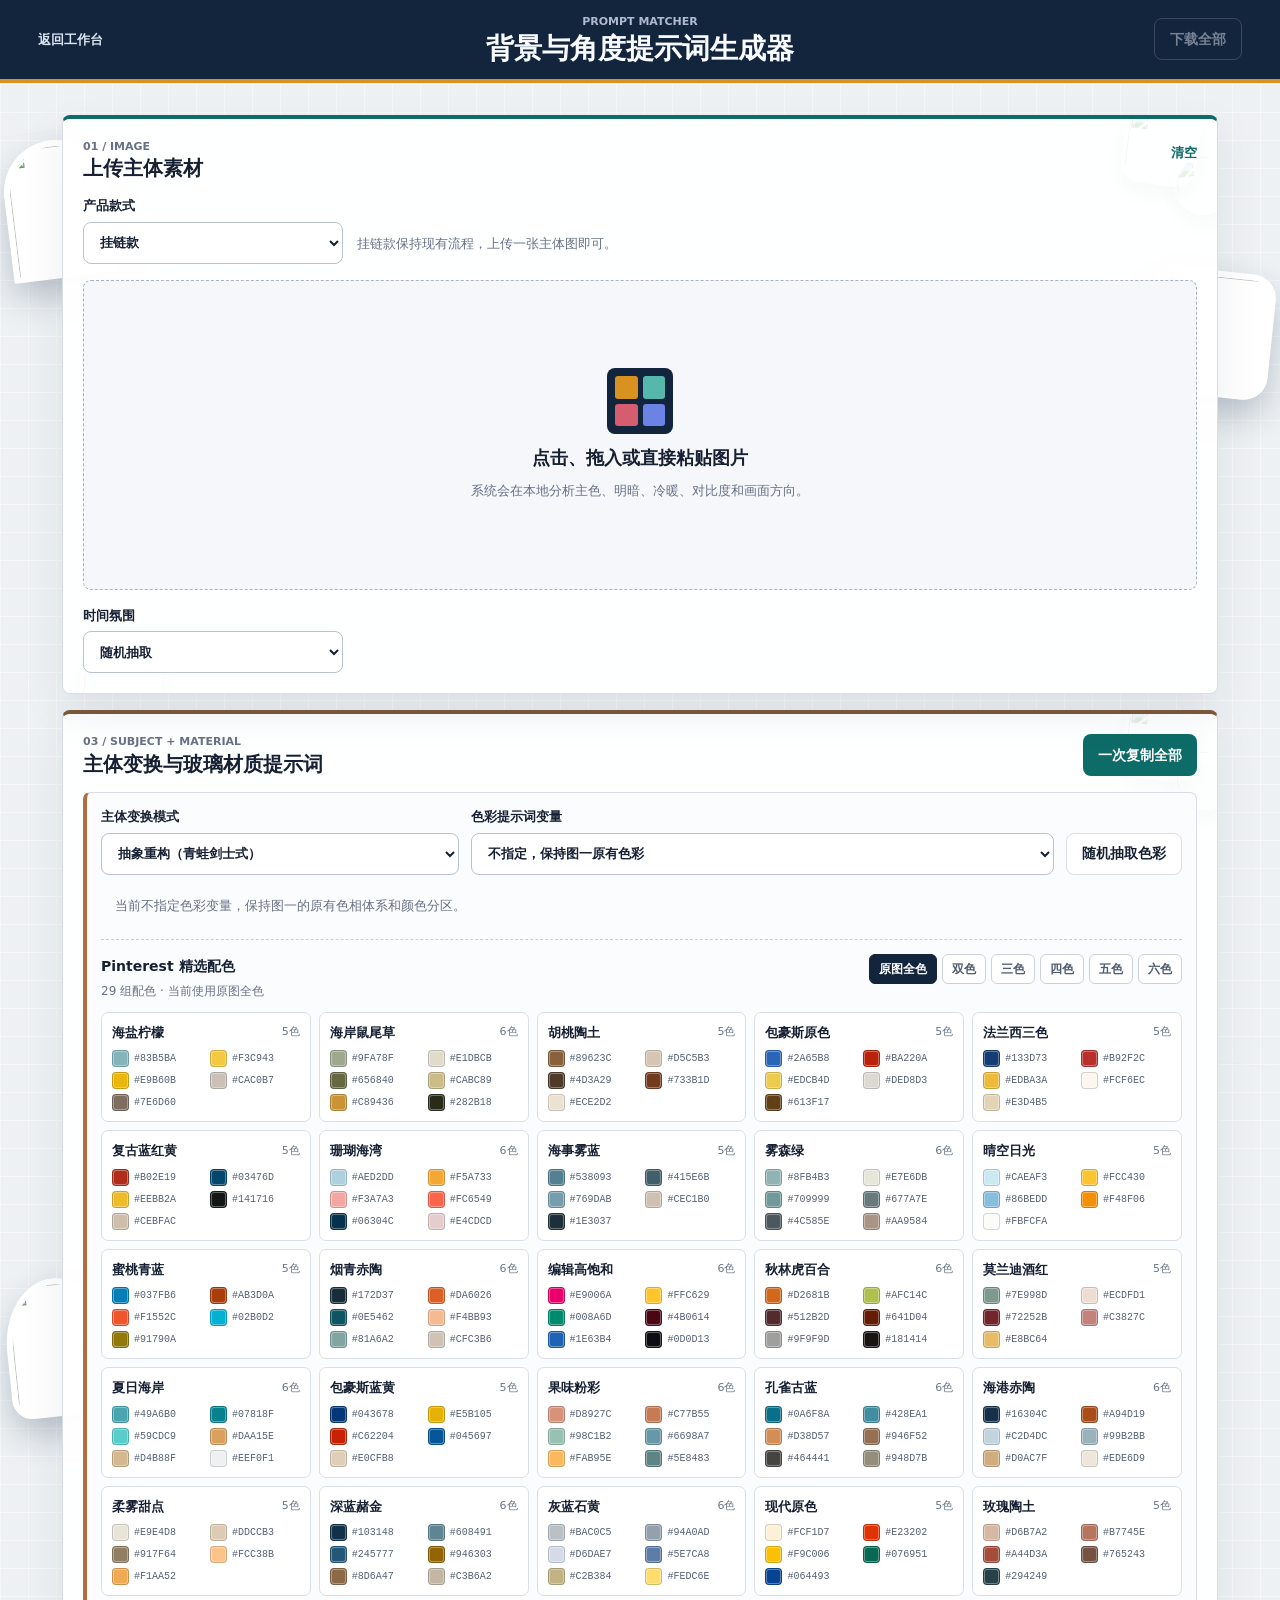
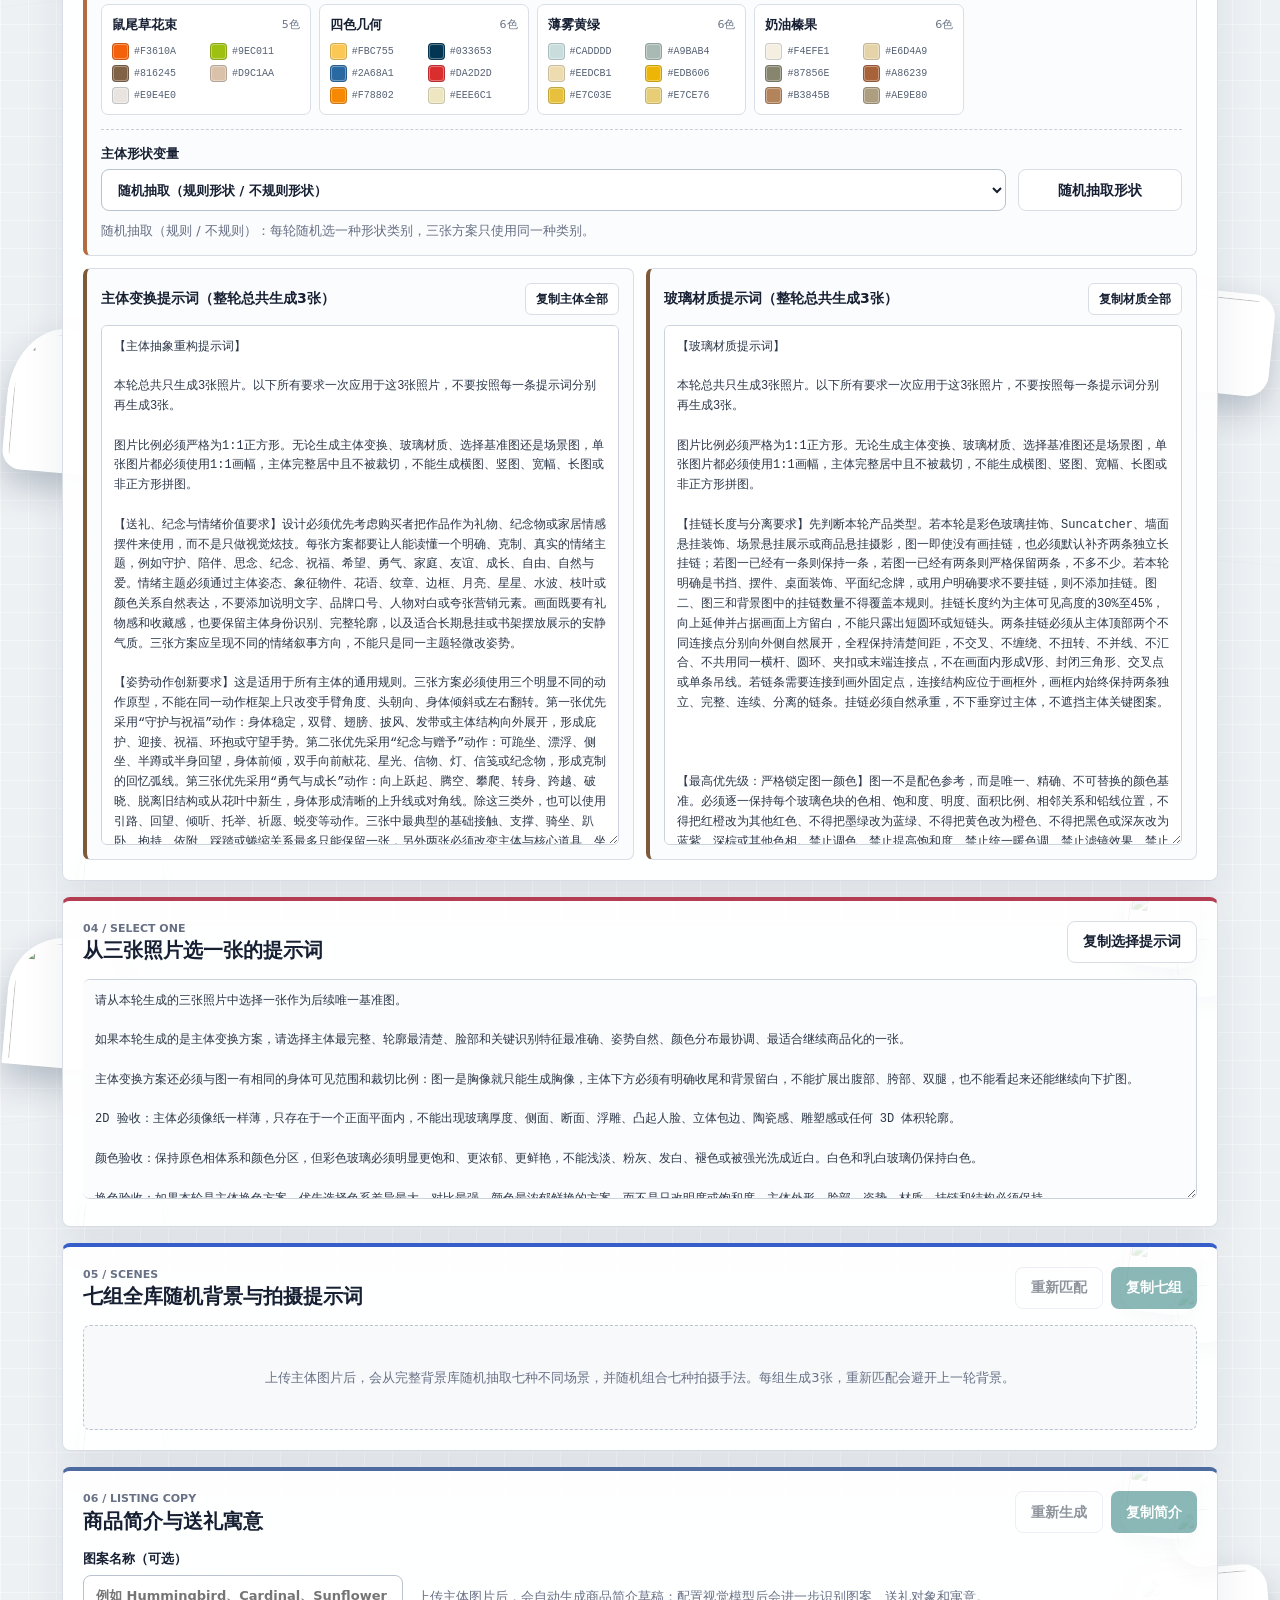
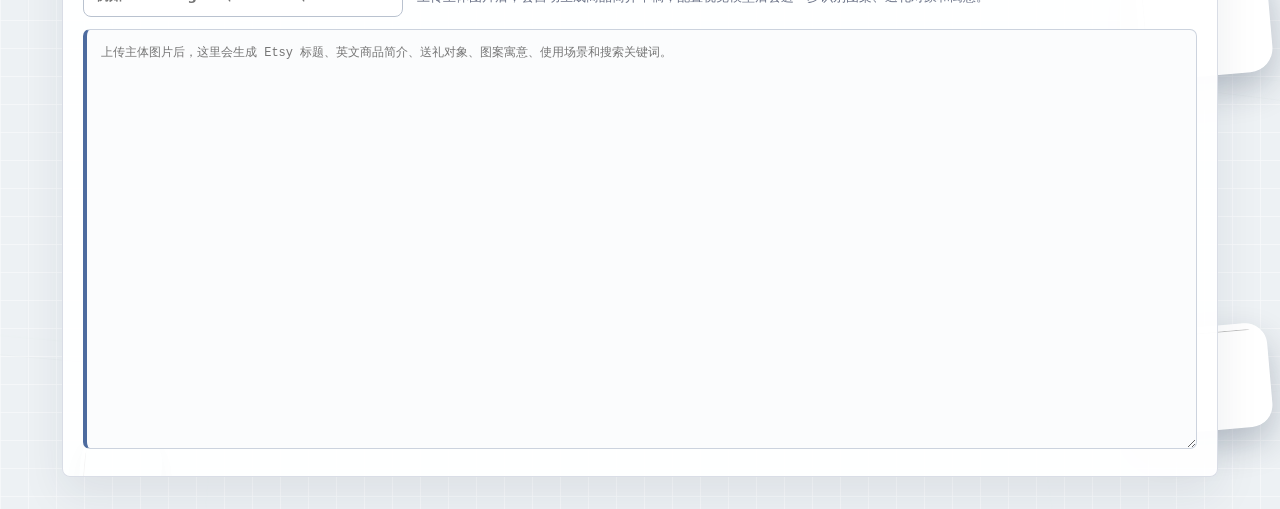
==== prompt-generator.html @ 48e2235c "Add files via upload" ====
<!doctype html>
<html lang="zh-CN">
  <head>
    <meta charset="UTF-8" />
    <meta name="viewport" content="width=device-width, initial-scale=1.0" />
    <meta
      name="description"
      content="上传一张主体图，自动分析色彩、明暗和画面方向，从完整背景库随机抽取七组背景与角度提示词。"
    />
    <title>背景与角度提示词生成器</title>
    <link rel="stylesheet" href="/prompt-generator.css?v=20260917-bookend-18" />
  </head>
  <body>
    <div class="portfolio-atmosphere" aria-hidden="true">
      <img class="portfolio-art portfolio-art-hummingbird" src="/portfolio-bg/hummingbird-web.jpg" alt="" decoding="async" />
      <img class="portfolio-art portfolio-art-eagle" src="/portfolio-bg/eagle-guardian-web.jpg" alt="" decoding="async" />
      <img class="portfolio-art portfolio-art-athena" src="/portfolio-bg/athena-web.jpg" alt="" decoding="async" />
      <img class="portfolio-art portfolio-art-abstract" src="/portfolio-bg/abstract-bird-web.jpg" alt="" decoding="async" />
      <img class="portfolio-art portfolio-art-green" src="/portfolio-bg/green-bird-web.jpg" alt="" decoding="async" />
      <img class="portfolio-art portfolio-art-day2-witch" src="/portfolio-subjects/day2-9-web.jpg" alt="" decoding="async" />
      <img class="portfolio-art portfolio-art-day2-dog" src="/portfolio-subjects/day2-10-web.jpg" alt="" decoding="async" />
      <img class="portfolio-art portfolio-art-day2-cats" src="/portfolio-subjects/day2-12-web.jpg" alt="" decoding="async" />
      <img class="portfolio-art portfolio-art-day2-fox" src="/portfolio-subjects/day2-13-web.jpg" alt="" decoding="async" />
      <img class="portfolio-art portfolio-art-day2-blackcat" src="/portfolio-subjects/day2-15-web.jpg" alt="" decoding="async" />
      <img class="portfolio-art portfolio-art-day2-mooncat" src="/portfolio-subjects/day2-18-web.jpg" alt="" decoding="async" />
      <img class="portfolio-sticker sticker-sticker-hummingbird" src="/portfolio-bg/hummingbird-web.jpg" alt="" decoding="async" />
      <img class="portfolio-sticker sticker-sticker-eagle" src="/portfolio-bg/eagle-guardian-web.jpg" alt="" decoding="async" />
      <img class="portfolio-sticker sticker-sticker-athena" src="/portfolio-bg/athena-web.jpg" alt="" decoding="async" />
      <img class="portfolio-sticker sticker-sticker-red" src="/portfolio-bg/red-abstract-web.jpg" alt="" decoding="async" />
      <img class="portfolio-sticker sticker-sticker-day2-witch" src="/portfolio-subjects/day2-9-web.jpg" alt="" decoding="async" />
      <img class="portfolio-sticker sticker-sticker-day2-fox" src="/portfolio-subjects/day2-13-web.jpg" alt="" decoding="async" />
      <img class="portfolio-sticker sticker-sticker-day2-blackcat" src="/portfolio-subjects/day2-15-web.jpg" alt="" decoding="async" />
      <img class="portfolio-sticker sticker-sticker-day2-mooncat" src="/portfolio-subjects/day2-18-web.jpg" alt="" decoding="async" />
    </div>
    <header class="topbar">
      <a class="back-link" href="/">返回工作台</a>
      <div class="heading">
        <p>PROMPT MATCHER</p>
        <h1>背景与角度提示词生成器</h1>
      </div>
      <button class="button button-ghost" id="downloadAllButton" type="button" disabled>
        下载全部
      </button>
    </header>

    <main>
      <section class="panel upload-panel">
        <div class="panel-heading">
          <div>
            <p class="step">01 / IMAGE</p>
            <h2>上传主体素材</h2>
          </div>
          <button class="text-button" id="clearButton" type="button" disabled>清空</button>
        </div>

        <div class="product-type-strip">
          <label class="field-group">
            <span>产品款式</span>
            <select id="productTypeSelect">
              <option value="hanging" selected>挂链款</option>
              <option value="bookend">书档款（木质底座）</option>
            </select>
          </label>
          <p class="product-type-hint" id="productTypeHint">
            挂链款保持现有流程，上传一张主体图即可。
          </p>
        </div>

        <div id="singleUploadArea">
          <label class="dropzone" id="dropzone">
            <input id="imageInput" type="file" accept="image/png,image/jpeg,image/webp" />
            <div class="upload-symbol" aria-hidden="true">
              <span></span><span></span><span></span><span></span>
            </div>
            <strong>点击、拖入或直接粘贴图片</strong>
            <span>系统会在本地分析主色、明暗、冷暖、对比度和画面方向。</span>
            <img id="previewImage" alt="上传主体预览" hidden />
          </label>
        </div>

        <div class="bookend-upload-grid" id="bookendUploadArea" hidden>
          <label class="dropzone bookend-dropzone" id="leftDropzone">
            <input id="leftImageInput" type="file" accept="image/png,image/jpeg,image/webp" />
            <span class="bookend-slot-label">左书挡主体</span>
            <strong>上传左书挡图片</strong>
            <span>两张相同则默认左右镜像；两张不同则分别生成左右主体。</span>
            <img id="leftPreviewImage" alt="左书挡主体预览" hidden />
          </label>
          <label class="dropzone bookend-dropzone" id="rightDropzone">
            <input id="rightImageInput" type="file" accept="image/png,image/jpeg,image/webp" />
            <span class="bookend-slot-label">右书挡主体</span>
            <strong>上传右书挡图片</strong>
            <span>两张相同则默认左右镜像；两张不同则分别生成左右主体。</span>
            <img id="rightPreviewImage" alt="右书挡主体预览" hidden />
          </label>
        </div>

        <div class="scene-options">
          <label class="field-group">
            <span>时间氛围</span>
            <select id="timeSelect">
              <option value="random" selected>随机抽取</option>
              <option value="morning">早上</option>
              <option value="noon">中午</option>
              <option value="afternoon">下午</option>
              <option value="sunset">夕阳 / 黄昏</option>
            </select>
          </label>
        </div>
      </section>

      <section class="panel analysis-panel" id="analysisPanel" hidden>
        <div class="panel-heading">
          <div>
            <p class="step">02 / ANALYSIS</p>
            <h2>主体风格分析</h2>
          </div>
        </div>
        <div class="analysis-grid">
          <div class="analysis-block">
            <span>主色</span>
            <div class="palette" id="palette"></div>
          </div>
          <div class="analysis-stat">
            <span>明暗</span>
            <strong id="brightnessValue">-</strong>
          </div>
          <div class="analysis-stat">
            <span>冷暖</span>
            <strong id="temperatureValue">-</strong>
          </div>
          <div class="analysis-stat">
            <span>饱和度</span>
            <strong id="saturationValue">-</strong>
          </div>
          <div class="analysis-stat">
            <span>对比度</span>
            <strong id="contrastValue">-</strong>
          </div>
          <div class="analysis-stat">
            <span>画面方向</span>
            <strong id="orientationValue">-</strong>
          </div>
        </div>
        <div class="tags" id="analysisTags"></div>
      </section>

      <section class="panel library-panel">
        <div class="panel-heading results-heading">
          <div>
            <p class="step">03 / SUBJECT + MATERIAL</p>
            <h2>主体变换与玻璃材质提示词</h2>
          </div>
          <div class="result-actions">
            <button class="button button-primary" id="copyLibraryButton" type="button">
              一次复制全部
            </button>
          </div>
        </div>
        <div class="color-variable-box">
          <div class="color-variable-controls">
            <label class="field-group">
              <span>主体变换模式</span>
              <select id="subjectModeSelect">
                <option value="abstract" selected>抽象重构（青蛙剑士式）</option>
                <option value="preserve">仅换颜色（主体结构不变）</option>
                <option value="standard">标准模式（现有全部要求）</option>
              </select>
            </label>
            <label class="field-group">
              <span>色彩提示词变量</span>
              <select id="colorVariableSelect">
                <option value="none" selected>不指定，保持图一原有色彩</option>
                <option value="custom">自定义颜色（单选、双选、多选）</option>
                <optgroup label="LightCoveGifts 高饱和多彩">
                  <option value="lightcove-core">LightCove 总控：高饱和多色拼片</option>
                  <option value="lightcove-nature">LightCove 自然系列：翠绿青蓝与暖色鸟类</option>
                  <option value="lightcove-christmas">LightCove 圣诞系列：红绿金蓝白</option>
                  <option value="lightcove-autumn">LightCove 秋季系列：橙黄红棕橄榄绿</option>
                  <option value="lightcove-rainbow">LightCove 彩虹系列：完整七色</option>
                </optgroup>
                <optgroup label="SunArtGlassGallery 自然渐变">
                  <option value="sunart-core">SunArt 总控：少色系通透渐变</option>
                  <option value="sunart-botanical">SunArt 花卉植物：粉紫蓝绿乳白</option>
                  <option value="sunart-birds">SunArt 鸟类：红黄蓝灰与叶绿</option>
                  <option value="sunart-fruits">SunArt 水果：宝蓝柠檬黄橙桃红</option>
                  <option value="sunart-romance">SunArt 浪漫系列：腮红粉丁香紫天蓝</option>
                  <option value="sunart-gothic">SunArt 暗黑奇幻：炭黑灰紫苔绿蘑菇红</option>
                </optgroup>
              </select>
            </label>
            <button class="button button-secondary" id="randomColorButton" type="button">
              随机抽取色彩
            </button>
          </div>
          <div class="color-variable-preview">
            <div class="color-swatches" id="colorSwatches"></div>
            <p class="color-variable-description" id="colorVariableDescription">
              当前不指定色彩变量，保持图一的原有色相体系和颜色分区。
            </p>
          </div>
          <div class="color-order-editor" id="colorOrderEditor" hidden>
            <div class="color-order-editor-heading">
              <strong>配色顺序</strong>
              <button class="copy-button" id="resetColorOrderButton" type="button">
                恢复原顺序
              </button>
            </div>
            <div class="color-order-list" id="colorOrderList"></div>
          </div>
          <div class="pinterest-color-browser">
            <div class="pinterest-color-browser-heading">
              <div>
                <strong>Pinterest 精选配色</strong>
                <p id="pinterestPaletteCount">29 组配色 · 当前使用原图全色</p>
              </div>
              <div class="palette-size-filters" id="paletteSizeFilters" role="group" aria-label="配色数量">
                <button class="palette-size-filter is-active" data-size="auto" type="button" aria-pressed="true">原图全色</button>
                <button class="palette-size-filter" data-size="2" type="button" aria-pressed="false">双色</button>
                <button class="palette-size-filter" data-size="3" type="button" aria-pressed="false">三色</button>
                <button class="palette-size-filter" data-size="4" type="button" aria-pressed="false">四色</button>
                <button class="palette-size-filter" data-size="5" type="button" aria-pressed="false">五色</button>
                <button class="palette-size-filter" data-size="6" type="button" aria-pressed="false">六色</button>
              </div>
            </div>
            <div class="pinterest-palette-grid" id="pinterestPaletteGrid"></div>
          </div>
          <div class="custom-color-editor" id="customColorEditor" hidden>
            <div class="custom-color-editor-heading">
              <strong>自定义颜色列表</strong>
              <button class="copy-button" id="addCustomColorButton" type="button">
                添加颜色
              </button>
            </div>
            <div class="custom-color-list" id="customColorList"></div>
            <p class="custom-color-hint">
              可选择1至8个颜色。一个颜色为单色，两个为双色，三个及以上为多色；顺序会影响主色、辅助色和点缀色。
            </p>
          </div>
          <div class="shape-variable-panel">
            <div class="shape-variable-controls">
              <label class="field-group">
                <span>主体形状变量</span>
                <select id="shapeVariableSelect">
                  <option value="random" selected>随机抽取（规则形状 / 不规则形状）</option>
                  <option value="regular">规则几何形状（圆形、方形、椭圆、三角形等）</option>
                  <option value="irregular">不规则主体形状（动物、人物或图案自身轮廓）</option>
                </select>
              </label>
              <button class="button button-secondary" id="randomShapeButton" type="button">
                随机抽取形状
              </button>
            </div>
            <p class="shape-variable-description" id="shapeVariableDescription">
              当前随机在规则几何形状与不规则主体形状中抽取一种，不同时混用。
            </p>
          </div>
        </div>
        <div class="library-combined">
          <section class="library-column">
            <div class="library-column-heading">
              <strong>主体变换提示词（整轮总共生成3张）</strong>
              <button class="copy-button" id="copySubjectButton" type="button">复制主体全部</button>
            </div>
            <textarea id="subjectPromptBox" readonly></textarea>
          </section>
          <section class="library-column">
            <div class="library-column-heading">
              <strong>玻璃材质提示词（整轮总共生成3张）</strong>
              <button class="copy-button" id="copyMaterialButton" type="button">复制材质全部</button>
            </div>
            <textarea id="materialPromptBox" readonly></textarea>
          </section>
        </div>
      </section>

      <section class="panel selection-panel">
        <div class="panel-heading results-heading">
          <div>
            <p class="step">04 / SELECT ONE</p>
            <h2>从三张照片选一张的提示词</h2>
          </div>
          <button class="button button-secondary" id="copySelectionButton" type="button">
            复制选择提示词
          </button>
        </div>
        <textarea
          class="selection-textarea"
          id="selectionPromptBox"
          readonly
          aria-label="从三张照片选一张的提示词"
        ></textarea>
      </section>

      <section class="panel results-panel" id="resultsPanel">
        <div class="panel-heading results-heading">
          <div>
            <p class="step">05 / SCENES</p>
            <h2>七组全库随机背景与拍摄提示词</h2>
          </div>
          <div class="result-actions">
            <button
              class="button button-secondary"
              id="regenerateButton"
              type="button"
              disabled
            >
              重新匹配
            </button>
            <button class="button button-primary" id="copyAllButton" type="button" disabled>
              复制七组
            </button>
          </div>
        </div>
        <div class="result-list" id="resultList">
          <div class="results-empty" id="resultsEmpty">
            上传主体图片后，会从完整背景库随机抽取七种不同场景，并随机组合七种拍摄手法。每组生成3张，重新匹配会避开上一轮背景。
          </div>
        </div>
      </section>

      <section class="panel description-panel" id="descriptionPanel">
        <div class="panel-heading results-heading">
          <div>
            <p class="step">06 / LISTING COPY</p>
            <h2>商品简介与送礼寓意</h2>
          </div>
          <div class="result-actions">
            <button
              class="button button-secondary"
              id="regenerateCopyButton"
              type="button"
              disabled
            >
              重新生成
            </button>
            <button
              class="button button-primary"
              id="copyDescriptionButton"
              type="button"
              disabled
            >
              复制简介
            </button>
          </div>
        </div>
        <div class="description-toolbar">
          <label class="field-group copy-subject-field">
            <span>图案名称（可选）</span>
            <input
              id="copySubjectInput"
              type="text"
              placeholder="例如 Hummingbird、Cardinal、Sunflower"
              autocomplete="off"
            />
          </label>
          <p class="description-status" id="copyStatus">
            上传主体图片后，会自动生成商品简介草稿；配置视觉模型后会进一步识别图案、送礼对象和寓意。
          </p>
        </div>
        <textarea
          class="description-textarea"
          id="descriptionBox"
          aria-label="商品简介与送礼寓意"
          placeholder="上传主体图片后，这里会生成 Etsy 标题、英文商品简介、送礼对象、图案寓意、使用场景和搜索关键词。"
        ></textarea>
      </section>
    </main>

    <div class="toast" id="toast" role="status" aria-live="polite"></div>
    <script src="/prompt-generator.js?v=20260917-bookend-18"></script>
  </body>
</html>
---- prompt-generator.css ----
:root {
  color-scheme: light;
  --ink: #172033;
  --muted: #687085;
  --line: #d9dde6;
  --surface: #ffffff;
  --surface-soft: #f5f7fa;
  --navy: #13243d;
  --teal: #0d6b68;
  --teal-soft: #e3f4f1;
  --amber: #d99220;
  --shadow: 0 18px 45px rgba(27, 38, 62, 0.08);
  --radius: 8px;
}

* {
  box-sizing: border-box;
}

body {
  position: relative;
  min-width: 320px;
  margin: 0;
  color: var(--ink);
  background:
    linear-gradient(90deg, rgba(255, 255, 255, 0.72) 1px, transparent 1px),
    linear-gradient(rgba(255, 255, 255, 0.72) 1px, transparent 1px),
    #edf1f4;
  background-size: 28px 28px;
  font-family:
    "Microsoft YaHei UI",
    "PingFang SC",
    "Noto Sans SC",
    system-ui,
    sans-serif;
  line-height: 1.5;
}

.portfolio-atmosphere {
  position: absolute;
  inset: 0;
  min-height: 100vh;
  overflow: hidden;
  pointer-events: none;
}

.portfolio-atmosphere::after {
  position: absolute;
  z-index: 1;
  content: "";
  inset: 0;
  background: rgba(237, 241, 244, 0.42);
}

.portfolio-art {
  position: absolute;
  z-index: 0;
  display: block;
  object-fit: cover;
  border: 1px solid rgba(33, 54, 78, 0.12);
  border-radius: 18px;
  opacity: 0.17;
  filter: saturate(0.78) contrast(0.96);
  box-shadow: 0 24px 70px rgba(28, 45, 66, 0.16);
  mix-blend-mode: multiply;
  -webkit-mask-image: radial-gradient(ellipse at center, #000 42%, transparent 82%);
  mask-image: radial-gradient(ellipse at center, #000 42%, transparent 82%);
}

.portfolio-sticker {
  position: absolute;
  z-index: 2;
  display: block;
  object-fit: cover;
  pointer-events: none;
  background: #fff;
  border: 6px solid rgba(255, 255, 255, 0.94);
  box-shadow:
    0 16px 34px rgba(22, 39, 61, 0.24),
    0 3px 0 rgba(255, 255, 255, 0.92) inset;
  filter: saturate(1.04) contrast(1.02);
}

.sticker-sticker-hummingbird {
  top: 140px;
  left: 6px;
  width: 104px;
  height: 138px;
  border-radius: 999px 999px 20px 20px;
  transform: rotate(-7deg);
}

.sticker-sticker-eagle {
  top: 270px;
  right: 8px;
  width: 126px;
  height: 126px;
  border-radius: 24px;
  transform: rotate(6deg);
}

.sticker-sticker-athena {
  top: 52%;
  left: 7px;
  width: 112px;
  height: 144px;
  border-radius: 50% 50% 19px 19px;
  transform: rotate(5deg);
}

.sticker-sticker-red {
  right: 10px;
  bottom: 78px;
  width: 132px;
  height: 104px;
  border-radius: 22px;
  transform: rotate(-5deg);
}

.portfolio-art-day2-witch {
  top: 116vh;
  right: -135px;
  width: clamp(260px, 28vw, 430px);
  aspect-ratio: 4 / 3;
  transform: rotate(7deg);
}

.portfolio-art-day2-dog {
  top: 176vh;
  left: -135px;
  width: clamp(250px, 26vw, 400px);
  aspect-ratio: 4 / 3;
  transform: rotate(-6deg);
}

.portfolio-art-day2-cats {
  top: 238vh;
  right: -120px;
  width: clamp(240px, 25vw, 390px);
  aspect-ratio: 4 / 3;
  transform: rotate(5deg);
}

.portfolio-art-day2-fox {
  top: 300vh;
  left: -125px;
  width: clamp(250px, 26vw, 400px);
  aspect-ratio: 4 / 3;
  transform: rotate(-7deg);
}

.portfolio-art-day2-blackcat {
  top: 364vh;
  right: -130px;
  width: clamp(250px, 26vw, 410px);
  aspect-ratio: 4 / 3;
  transform: rotate(7deg);
}

.portfolio-art-day2-mooncat {
  top: 430vh;
  left: -125px;
  width: clamp(240px, 25vw, 400px);
  aspect-ratio: 4 / 3;
  transform: rotate(-5deg);
}

.sticker-sticker-day2-witch {
  top: 142vh;
  left: 7px;
  width: 104px;
  height: 138px;
  border-radius: 50% 50% 20px 20px;
  transform: rotate(-6deg);
}

.sticker-sticker-day2-fox {
  top: 210vh;
  right: 8px;
  width: 126px;
  height: 102px;
  border-radius: 22px;
  transform: rotate(6deg);
}

.sticker-sticker-day2-blackcat {
  top: 282vh;
  left: 7px;
  width: 112px;
  height: 130px;
  border-radius: 999px 999px 20px 20px;
  transform: rotate(5deg);
}

.sticker-sticker-day2-mooncat {
  top: 352vh;
  right: 10px;
  width: 132px;
  height: 108px;
  border-radius: 24px;
  transform: rotate(-5deg);
}

.portfolio-art-hummingbird {
  top: 112px;
  left: -130px;
  width: clamp(260px, 28vw, 430px);
  aspect-ratio: 4 / 3;
  transform: rotate(-7deg);
}

.portfolio-art-eagle {
  top: 300px;
  right: -150px;
  width: clamp(280px, 30vw, 460px);
  aspect-ratio: 4 / 3;
  transform: rotate(7deg);
}

.portfolio-art-athena {
  bottom: -70px;
  left: -110px;
  width: clamp(250px, 25vw, 390px);
  aspect-ratio: 4 / 3;
  transform: rotate(5deg);
}

.portfolio-art-abstract {
  top: 58%;
  right: 2vw;
  width: clamp(190px, 19vw, 310px);
  aspect-ratio: 4 / 3;
  opacity: 0.1;
  transform: rotate(-5deg);
}

.portfolio-art-green {
  right: -120px;
  bottom: -130px;
  width: clamp(260px, 27vw, 420px);
  aspect-ratio: 4 / 3;
  transform: rotate(-9deg);
}

button,
input {
  font: inherit;
}

button {
  cursor: pointer;
}

.topbar {
  position: sticky;
  top: 0;
  z-index: 20;
  display: grid;
  min-height: 78px;
  padding: 14px clamp(16px, 3vw, 40px);
  align-items: center;
  grid-template-columns: minmax(110px, 1fr) auto minmax(110px, 1fr);
  gap: 18px;
  color: #f8fbff;
  background-color: var(--navy);
  background-image:
    linear-gradient(rgba(19, 36, 61, 0.84), rgba(19, 36, 61, 0.84)),
    url("/portfolio-bg/hummingbird-web.jpg"),
    url("/portfolio-bg/athena-web.jpg");
  background-repeat: no-repeat;
  background-position:
    center,
    left -32px center,
    right -30px center;
  background-size:
    auto,
    155px auto,
    165px auto;
  border-bottom: 4px solid var(--amber);
}

.back-link {
  justify-self: start;
  color: #dbe6f4;
  font-size: 13px;
  font-weight: 700;
  text-decoration: none;
}

.heading {
  text-align: center;
}

.heading p,
.step {
  margin: 0 0 2px;
  font-size: 11px;
  font-weight: 800;
  letter-spacing: 0;
}

.heading p {
  color: #aebbd0;
}

h1,
h2 {
  margin: 0;
  line-height: 1.15;
}

h1 {
  font-size: clamp(19px, 2.2vw, 28px);
}

h2 {
  font-size: 20px;
}

.topbar > .button {
  justify-self: end;
}

.button {
  display: inline-flex;
  min-height: 42px;
  padding: 9px 15px;
  align-items: center;
  justify-content: center;
  color: inherit;
  background: transparent;
  border: 0;
  border-radius: var(--radius);
  font-size: 14px;
  font-weight: 800;
}

.button-primary {
  color: #fff;
  background: var(--teal);
}

.button-secondary {
  color: var(--ink);
  background: #fff;
  border: 1px solid var(--line);
}

.button-ghost {
  color: #e4ebf5;
  border: 1px solid rgba(255, 255, 255, 0.35);
}

.button:disabled {
  cursor: not-allowed;
  opacity: 0.48;
}

.text-button {
  padding: 4px 0;
  color: var(--teal);
  background: transparent;
  border: 0;
  font-size: 13px;
  font-weight: 800;
}

main {
  position: relative;
  z-index: 3;
  display: grid;
  max-width: 1220px;
  margin: 0 auto;
  padding: clamp(16px, 2.5vw, 32px);
  gap: 16px;
}

.panel {
  position: relative;
  min-width: 0;
  overflow: hidden;
  padding: 20px;
  background: rgba(255, 255, 255, 0.97);
  border: 1px solid var(--line);
  border-radius: var(--radius);
  box-shadow: var(--shadow);
}

.panel > * {
  position: relative;
  z-index: 1;
}

.panel-sticker {
  position: absolute;
  z-index: 0;
  display: block;
  object-fit: cover;
  pointer-events: none;
  background: #fff;
  border: 4px solid rgba(255, 255, 255, 0.94);
  box-shadow: 0 12px 24px rgba(23, 40, 61, 0.16);
  opacity: 0.16;
  filter: saturate(0.9) contrast(0.98);
}

.panel-sticker-1 {
  top: -10px;
  right: 18px;
  width: 76px;
  height: 76px;
  border-radius: 20px;
  transform: rotate(7deg);
}

.panel-sticker-2 {
  top: 34px;
  right: -18px;
  width: 62px;
  height: 62px;
  border-radius: 50%;
  transform: rotate(-6deg);
}

.panel-sticker-3 {
  bottom: -12px;
  left: 18px;
  width: 82px;
  height: 66px;
  border-radius: 999px 999px 18px 18px;
  transform: rotate(5deg);
}

.upload-panel {
  border-top: 4px solid var(--teal);
}

.analysis-panel {
  border-top: 4px solid var(--amber);
}

.results-panel {
  border-top: 4px solid #365ec9;
}

.library-panel {
  border-top: 4px solid #7d5a3a;
}

.selection-panel {
  border-top: 4px solid #b53d52;
}

.description-panel {
  border-top: 4px solid #4d6b9f;
}

.panel-heading {
  display: flex;
  margin-bottom: 16px;
  align-items: flex-start;
  justify-content: space-between;
  gap: 16px;
}

.step {
  color: var(--muted);
}

.dropzone {
  position: relative;
  display: flex;
  min-height: 310px;
  padding: 28px;
  overflow: hidden;
  align-items: center;
  justify-content: center;
  flex-direction: column;
  gap: 10px;
  text-align: center;
  background: var(--surface-soft);
  border: 1px dashed #aab3c3;
  border-radius: var(--radius);
}

.dropzone:hover,
.dropzone.is-dragging {
  background: var(--teal-soft);
  border-color: var(--teal);
}

.dropzone input {
  position: absolute;
  inset: 0;
  opacity: 0;
  cursor: pointer;
}

.dropzone strong {
  position: relative;
  z-index: 1;
  font-size: 18px;
}

.dropzone > span {
  position: relative;
  z-index: 1;
  max-width: 580px;
  color: var(--muted);
  font-size: 13px;
}

.upload-symbol {
  position: relative;
  z-index: 1;
  display: grid;
  width: 66px;
  height: 66px;
  padding: 8px;
  grid-template-columns: repeat(2, 1fr);
  grid-template-rows: repeat(2, 1fr);
  gap: 5px;
  background: var(--navy);
  border-radius: 8px;
}

.upload-symbol span {
  background: var(--amber);
  border-radius: 3px;
}

.upload-symbol span:nth-child(2) {
  background: #55b8ad;
}

.upload-symbol span:nth-child(3) {
  background: #d65c70;
}

.upload-symbol span:nth-child(4) {
  background: #6a83e4;
}

#previewImage,
#leftPreviewImage,
#rightPreviewImage {
  position: absolute;
  inset: 0;
  width: 100%;
  height: 100%;
  object-fit: contain;
  background: #e9edf2;
}

.dropzone.has-image strong,
.dropzone.has-image > span,
.dropzone.has-image .upload-symbol {
  display: none;
}

.bookend-dropzone.has-image .bookend-slot-label {
  display: block;
  z-index: 2;
}

.scene-options {
  display: grid;
  margin-top: 16px;
  grid-template-columns: minmax(180px, 260px);
  gap: 12px;
}

.product-type-strip {
  position: relative;
  z-index: 6;
  display: grid;
  grid-template-columns: minmax(190px, 260px) minmax(0, 1fr);
  align-items: end;
  gap: 14px;
  margin-bottom: 16px;
}

.upload-panel {
  position: relative;
  z-index: 3;
}

.product-type-hint {
  margin: 0 0 10px;
  color: var(--muted);
  font-size: 13px;
  line-height: 1.55;
}

.bookend-upload-grid {
  display: grid;
  grid-template-columns: repeat(2, minmax(0, 1fr));
  gap: 14px;
}

.bookend-upload-grid[hidden] {
  display: none !important;
}

.bookend-dropzone {
  min-height: 230px;
}

.bookend-slot-label {
  position: absolute;
  top: 12px;
  left: 12px;
  padding: 5px 9px;
  color: #fff;
  background: rgba(24, 31, 46, 0.82);
  border-radius: 6px;
  font-size: 12px;
  font-weight: 800;
}

.field-group {
  display: grid;
  gap: 6px;
  color: var(--ink);
  font-size: 13px;
  font-weight: 800;
}

.field-group select {
  min-height: 42px;
  padding: 8px 12px;
  color: var(--ink);
  background: #fff;
  border: 1px solid #b9c2cf;
  border-radius: var(--radius);
  font: inherit;
}

.analysis-grid {
  display: grid;
  grid-template-columns: minmax(180px, 1.6fr) repeat(5, minmax(100px, 0.8fr));
  gap: 10px;
}

.analysis-block,
.analysis-stat {
  display: flex;
  min-height: 78px;
  padding: 12px;
  justify-content: center;
  flex-direction: column;
  gap: 6px;
  background: var(--surface-soft);
  border: 1px solid #e1e5eb;
  border-radius: 7px;
}

.analysis-block > span,
.analysis-stat > span {
  color: var(--muted);
  font-size: 12px;
}

.analysis-stat strong {
  font-size: 16px;
}

.palette {
  display: flex;
  gap: 6px;
}

.swatch {
  width: 42px;
  height: 34px;
  border: 2px solid #fff;
  border-radius: 6px;
  box-shadow: 0 0 0 1px var(--line);
}

.tags {
  display: flex;
  margin-top: 12px;
  flex-wrap: wrap;
  gap: 7px;
}

.tag {
  padding: 5px 9px;
  color: #31504e;
  background: var(--teal-soft);
  border-radius: 999px;
  font-size: 12px;
  font-weight: 800;
}

.results-heading {
  align-items: center;
}

.result-actions {
  display: flex;
  gap: 8px;
}

.result-list {
  display: grid;
  gap: 12px;
}

.results-empty {
  padding: 42px 20px;
  color: var(--muted);
  text-align: center;
  background: #f7f9fb;
  border: 1px dashed #bbc4d1;
  border-radius: 7px;
  font-size: 13px;
}

.prompt-card {
  padding: 14px;
  background: #fbfcfd;
  border: 1px solid var(--line);
  border-left: 4px solid var(--teal);
  border-radius: 7px;
}

.prompt-card-heading {
  display: flex;
  margin-bottom: 10px;
  align-items: center;
  justify-content: space-between;
  gap: 12px;
}

.prompt-title {
  display: flex;
  min-width: 0;
  align-items: baseline;
  gap: 8px;
}

.prompt-index {
  color: var(--teal);
  font-size: 12px;
  font-weight: 900;
}

.prompt-name {
  overflow: hidden;
  font-size: 14px;
  font-weight: 800;
  text-overflow: ellipsis;
  white-space: nowrap;
}

.copy-button {
  flex: 0 0 auto;
  min-height: 32px;
  padding: 5px 10px;
  color: var(--ink);
  background: #fff;
  border: 1px solid var(--line);
  border-radius: 6px;
  font-size: 12px;
  font-weight: 800;
}

.prompt-text {
  width: 100%;
  min-height: 190px;
  padding: 11px;
  color: #2c3749;
  resize: vertical;
  background: #fff;
  border: 1px solid #ccd3de;
  border-radius: 6px;
  font-family: "Cascadia Mono", Consolas, monospace;
  font-size: 12px;
  line-height: 1.65;
}

.color-variable-box {
  margin-bottom: 12px;
  padding: 14px;
  background: #fbfcfd;
  border: 1px solid var(--line);
  border-left: 4px solid #b36b3f;
  border-radius: 7px;
}

.color-variable-controls {
  display: grid;
  grid-template-columns: minmax(220px, 0.8fr) minmax(280px, 1.3fr) auto;
  align-items: end;
  gap: 12px;
}

.color-variable-preview {
  display: flex;
  margin-top: 12px;
  min-height: 38px;
  align-items: center;
  gap: 14px;
}

.color-swatches {
  display: flex;
  flex: 0 0 auto;
  align-items: center;
  gap: 5px;
}

.color-swatch {
  display: block;
  width: 34px;
  height: 28px;
  border: 2px solid #fff;
  border-radius: 5px;
  box-shadow: 0 0 0 1px #c9cfd8;
}

.color-variable-description {
  margin: 0;
  color: var(--muted);
  font-size: 13px;
}

.color-order-editor {
  margin-top: 14px;
  padding-top: 14px;
  border-top: 1px dashed #c9cfd8;
}

.color-order-editor-heading {
  display: flex;
  align-items: center;
  justify-content: space-between;
  gap: 12px;
}

.color-order-editor-heading strong {
  flex: 1 1 auto;
  color: var(--ink);
  font-size: 14px;
  white-space: nowrap;
}

.color-order-editor-heading .copy-button {
  flex: 0 0 auto;
  width: auto;
  white-space: nowrap;
}

.color-order-list {
  display: grid;
  margin-top: 9px;
  grid-template-columns: repeat(auto-fit, minmax(245px, 1fr));
  gap: 7px;
}

.color-order-row {
  display: grid;
  min-width: 0;
  padding: 7px 8px;
  align-items: center;
  grid-template-columns: 62px 20px minmax(0, 1fr) auto;
  gap: 7px;
  background: #fff;
  border: 1px solid #dbe0e8;
  border-radius: 6px;
  opacity: 0.62;
}

.color-order-row.is-active {
  border-color: #b8c4d4;
  opacity: 1;
}

.color-order-rank {
  overflow: hidden;
  color: #526075;
  font-size: 11px;
  font-weight: 700;
  text-overflow: ellipsis;
  white-space: nowrap;
}

.color-order-swatch {
  display: block;
  width: 20px;
  height: 20px;
  border: 1px solid rgba(27, 39, 58, 0.18);
  border-radius: 4px;
}

.color-order-row code {
  overflow: hidden;
  color: #566173;
  font-family: "Cascadia Mono", Consolas, monospace;
  font-size: 10px;
  text-overflow: ellipsis;
  white-space: nowrap;
}

.color-order-actions {
  display: flex;
  gap: 4px;
}

.color-order-button {
  min-height: 27px;
  padding: 3px 7px;
  color: #46556b;
  background: #f8fafc;
  border: 1px solid #cbd3df;
  border-radius: 5px;
  font-size: 11px;
  font-weight: 700;
}

.color-order-button:hover:not(:disabled) {
  color: var(--teal);
  border-color: var(--teal);
}

.color-order-button:disabled {
  cursor: not-allowed;
  opacity: 0.34;
}

.pinterest-color-browser {
  margin-top: 14px;
  padding-top: 14px;
  border-top: 1px dashed #c9cfd8;
}

.pinterest-color-browser-heading {
  display: flex;
  align-items: flex-start;
  justify-content: space-between;
  gap: 12px;
}

.pinterest-color-browser-heading strong {
  color: var(--ink);
  font-size: 14px;
}

.pinterest-color-browser-heading p {
  margin: 4px 0 0;
  color: var(--muted);
  font-size: 12px;
}

.palette-size-filters {
  display: flex;
  flex-wrap: wrap;
  justify-content: flex-end;
  gap: 5px;
}

.palette-size-filter {
  min-height: 30px;
  padding: 4px 9px;
  color: #4e5b70;
  background: #fff;
  border: 1px solid #cbd2dd;
  border-radius: 6px;
  font-size: 12px;
  font-weight: 700;
}

.palette-size-filter:hover:not(:disabled) {
  border-color: var(--teal);
  color: var(--teal);
}

.palette-size-filter.is-active {
  color: #fff;
  background: var(--navy);
  border-color: var(--navy);
}

.palette-size-filter:disabled {
  cursor: not-allowed;
  opacity: 0.45;
}

.pinterest-palette-grid {
  display: grid;
  margin-top: 12px;
  grid-template-columns: repeat(auto-fill, minmax(205px, 1fr));
  gap: 8px;
}

.pinterest-palette-card {
  display: block;
  min-width: 0;
  padding: 10px;
  text-align: left;
  background: #fff;
  border: 1px solid #d9dee7;
  border-radius: 7px;
}

.pinterest-palette-card:hover {
  border-color: #8fa1b8;
  box-shadow: 0 4px 12px rgba(31, 50, 77, 0.08);
}

.pinterest-palette-card.is-active {
  border-color: var(--teal);
  box-shadow: 0 0 0 2px rgba(27, 116, 116, 0.14);
}

.pinterest-palette-card-heading {
  display: flex;
  align-items: center;
  justify-content: space-between;
  gap: 8px;
}

.pinterest-palette-card-heading strong {
  overflow: hidden;
  color: var(--ink);
  font-size: 13px;
  text-overflow: ellipsis;
  white-space: nowrap;
}

.pinterest-palette-card-count {
  flex: 0 0 auto;
  color: #6a7587;
  font-size: 11px;
}

.pinterest-palette-colors {
  display: grid;
  margin-top: 8px;
  grid-template-columns: repeat(2, minmax(0, 1fr));
  gap: 5px 8px;
}

.pinterest-palette-color {
  display: grid;
  min-width: 0;
  align-items: center;
  grid-template-columns: 17px minmax(0, 1fr);
  gap: 5px;
}

.pinterest-palette-swatch {
  display: block;
  width: 17px;
  height: 17px;
  border: 1px solid rgba(27, 39, 58, 0.18);
  border-radius: 4px;
  box-shadow: inset 0 0 0 1px rgba(255, 255, 255, 0.34);
}

.pinterest-palette-color code {
  overflow: hidden;
  color: #566173;
  font-family: "Cascadia Mono", Consolas, monospace;
  font-size: 10px;
  text-overflow: ellipsis;
  white-space: nowrap;
}

.custom-color-editor {
  margin-top: 12px;
  padding-top: 12px;
  border-top: 1px dashed #c9cfd8;
}

.custom-color-editor-heading {
  display: flex;
  align-items: center;
  justify-content: space-between;
  gap: 10px;
}

.custom-color-list {
  display: grid;
  margin-top: 10px;
  grid-template-columns: repeat(auto-fit, minmax(210px, 1fr));
  gap: 8px;
}

.custom-color-row {
  display: grid;
  padding: 8px;
  align-items: center;
  grid-template-columns: 42px minmax(0, 1fr) auto;
  gap: 8px;
  background: #fff;
  border: 1px solid #d9dee7;
  border-radius: 6px;
}

.custom-color-row input[type="color"] {
  width: 42px;
  height: 34px;
  padding: 2px;
  background: #fff;
  border: 1px solid #b9c2cf;
  border-radius: 5px;
  cursor: pointer;
}

.custom-color-value {
  overflow: hidden;
  color: #495467;
  font-family: "Cascadia Mono", Consolas, monospace;
  font-size: 12px;
  text-overflow: ellipsis;
  white-space: nowrap;
}

.custom-color-remove {
  min-height: 30px;
  padding: 4px 8px;
  color: #9d2f3f;
  background: #fff5f6;
  border: 1px solid #edc8ce;
  border-radius: 5px;
  font-size: 12px;
  font-weight: 700;
}

.custom-color-remove:disabled {
  cursor: not-allowed;
  opacity: 0.42;
}

.custom-color-hint {
  margin: 9px 0 0;
  color: var(--muted);
  font-size: 12px;
}

.shape-variable-panel {
  margin-top: 14px;
  padding-top: 14px;
  border-top: 1px dashed #c9cfd8;
}

.shape-variable-controls {
  display: grid;
  grid-template-columns: minmax(240px, 0.95fr) auto;
  align-items: end;
  gap: 12px;
}

.shape-variable-description {
  margin: 10px 0 0;
  color: var(--muted);
  font-size: 13px;
}

.library-combined {
  display: grid;
  grid-template-columns: repeat(2, minmax(0, 1fr));
  gap: 12px;
}

.library-column {
  display: flex;
  min-width: 0;
  padding: 14px;
  flex-direction: column;
  gap: 10px;
  background: #fbfcfd;
  border: 1px solid var(--line);
  border-left: 4px solid #7d5a3a;
  border-radius: 7px;
}

.library-column-heading {
  display: flex;
  align-items: center;
  justify-content: space-between;
  gap: 10px;
}

.library-column-heading strong {
  font-size: 14px;
}

.library-column textarea {
  width: 100%;
  min-height: 520px;
  padding: 12px;
  color: #2c3749;
  resize: vertical;
  background: #fff;
  border: 1px solid #ccd3de;
  border-radius: 6px;
  font-family: "Cascadia Mono", Consolas, monospace;
  font-size: 12px;
  line-height: 1.65;
}

.selection-textarea {
  width: 100%;
  min-height: 220px;
  padding: 12px;
  color: #2c3749;
  resize: vertical;
  background: #fbfcfd;
  border: 1px solid #ccd3de;
  border-left: 4px solid var(--ruby);
  border-radius: 7px;
  font-family: "Cascadia Mono", Consolas, monospace;
  font-size: 12px;
  line-height: 1.65;
}

.description-toolbar {
  display: grid;
  margin-bottom: 12px;
  align-items: end;
  grid-template-columns: minmax(220px, 320px) minmax(0, 1fr);
  gap: 14px;
}

.copy-subject-field input {
  width: 100%;
  min-height: 42px;
  padding: 8px 12px;
  color: var(--ink);
  background: #fff;
  border: 1px solid #b9c2cf;
  border-radius: var(--radius);
  font: inherit;
}

.copy-subject-field input:focus {
  border-color: var(--teal);
  outline: 2px solid var(--teal-soft);
  outline-offset: 1px;
}

.description-status {
  margin: 0 0 10px;
  color: var(--muted);
  font-size: 13px;
}

.description-textarea {
  width: 100%;
  min-height: 420px;
  padding: 14px;
  color: #2c3749;
  resize: vertical;
  background: #fbfcfd;
  border: 1px solid #ccd3de;
  border-left: 4px solid #4d6b9f;
  border-radius: 7px;
  font-family: "Cascadia Mono", Consolas, monospace;
  font-size: 12px;
  line-height: 1.65;
}

.toast {
  position: fixed;
  right: 20px;
  bottom: 20px;
  z-index: 50;
  max-width: min(360px, calc(100vw - 40px));
  padding: 12px 14px;
  color: #fff;
  background: var(--navy);
  border-left: 4px solid var(--amber);
  border-radius: 6px;
  box-shadow: var(--shadow);
  opacity: 0;
  transform: translateY(10px);
  pointer-events: none;
  transition:
    opacity 180ms ease,
    transform 180ms ease;
}

.toast.is-visible {
  opacity: 1;
  transform: translateY(0);
}

@media (max-width: 900px) {
  .portfolio-art {
    opacity: 0.1;
  }

  .portfolio-art-athena,
  .portfolio-art-abstract {
    display: none;
  }

  .portfolio-art-hummingbird {
    top: 100px;
    left: -190px;
    width: 380px;
  }

  .portfolio-art-eagle {
    top: 390px;
    right: -210px;
    width: 410px;
  }

  .portfolio-art-green {
    right: -190px;
    bottom: -150px;
    width: 390px;
  }

  .portfolio-art-day2-witch,
  .portfolio-art-day2-dog,
  .portfolio-art-day2-cats,
  .portfolio-art-day2-fox,
  .portfolio-art-day2-blackcat,
  .portfolio-art-day2-mooncat {
    width: 330px;
    opacity: 0.09;
  }

  .portfolio-sticker {
    border-width: 4px;
    box-shadow: 0 12px 24px rgba(22, 39, 61, 0.2);
  }

  .sticker-sticker-hummingbird,
  .sticker-sticker-athena {
    display: none;
  }

  .sticker-sticker-eagle {
    top: 235px;
    right: -15px;
    width: 92px;
    height: 92px;
  }

  .sticker-sticker-red {
    right: -18px;
    bottom: 34px;
    width: 104px;
    height: 82px;
  }

  .sticker-sticker-day2-witch,
  .sticker-sticker-day2-blackcat {
    left: -22px;
  }

  .sticker-sticker-day2-fox,
  .sticker-sticker-day2-mooncat {
    right: -24px;
  }

  .panel-sticker {
    opacity: 0.1;
  }

  .panel-sticker-2,
  .panel-sticker-3 {
    display: none;
  }

  .analysis-grid {
    grid-template-columns: repeat(2, minmax(0, 1fr));
  }

  .analysis-block {
    grid-column: 1 / -1;
  }

  .product-type-strip,
  .bookend-upload-grid {
    grid-template-columns: 1fr;
  }

  .product-type-hint {
    margin-bottom: 0;
  }

  .library-combined {
    grid-template-columns: 1fr;
  }

  .color-variable-controls {
    grid-template-columns: 1fr;
    align-items: stretch;
  }

  .color-variable-controls .button {
    justify-self: start;
  }

  .shape-variable-controls {
    grid-template-columns: 1fr;
    align-items: stretch;
  }

  .shape-variable-controls .button {
    justify-self: start;
  }

  .description-toolbar {
    grid-template-columns: 1fr;
    align-items: stretch;
  }

  .description-status {
    margin: 0;
  }
}

@media (max-width: 640px) {
  .portfolio-atmosphere::after {
    background: rgba(237, 241, 244, 0.68);
  }

  .portfolio-art {
    opacity: 0.075;
  }

  .portfolio-art-eagle,
  .portfolio-art-green {
    display: none;
  }

  .portfolio-art-hummingbird {
    top: 150px;
    left: -250px;
    width: 360px;
  }

  .sticker-sticker-eagle {
    top: 210px;
    right: -24px;
    width: 74px;
    height: 74px;
    opacity: 0.8;
  }

  .sticker-sticker-red {
    display: none;
  }

  .sticker-sticker-day2-witch,
  .sticker-sticker-day2-fox,
  .sticker-sticker-day2-blackcat,
  .sticker-sticker-day2-mooncat {
    width: 74px;
    height: 74px;
    opacity: 0.65;
  }

  .panel-sticker {
    display: none;
  }

  .topbar {
    position: static;
    grid-template-columns: 1fr auto;
  }

  .heading {
    grid-column: 1 / -1;
    grid-row: 1;
  }

  .back-link {
    grid-column: 1;
    grid-row: 2;
  }

  .topbar > .button {
    grid-column: 2;
    grid-row: 2;
  }

  main {
    padding: 12px;
  }

  .panel {
    padding: 16px;
  }

  .results-heading,
  .prompt-card-heading {
    align-items: stretch;
    flex-direction: column;
  }

  .result-actions {
    display: grid;
    grid-template-columns: 1fr 1fr;
  }

  .copy-button {
    width: 100%;
  }

  .library-column-heading {
    align-items: stretch;
    flex-direction: column;
  }

  .library-column-heading strong {
    min-width: 0;
  }

  .color-variable-preview {
    align-items: flex-start;
    flex-direction: column;
    gap: 8px;
  }

  .pinterest-color-browser-heading {
    flex-direction: column;
  }

  .palette-size-filters {
    justify-content: flex-start;
  }

  .color-order-row {
    grid-template-columns: 56px 20px minmax(0, 1fr);
  }

  .color-order-actions {
    grid-column: 2 / -1;
    justify-content: flex-end;
  }

  .pinterest-palette-grid {
    grid-template-columns: 1fr;
  }

  .custom-color-editor-heading {
    align-items: stretch;
    flex-direction: column;
  }

  .custom-color-list {
    grid-template-columns: 1fr;
  }
}
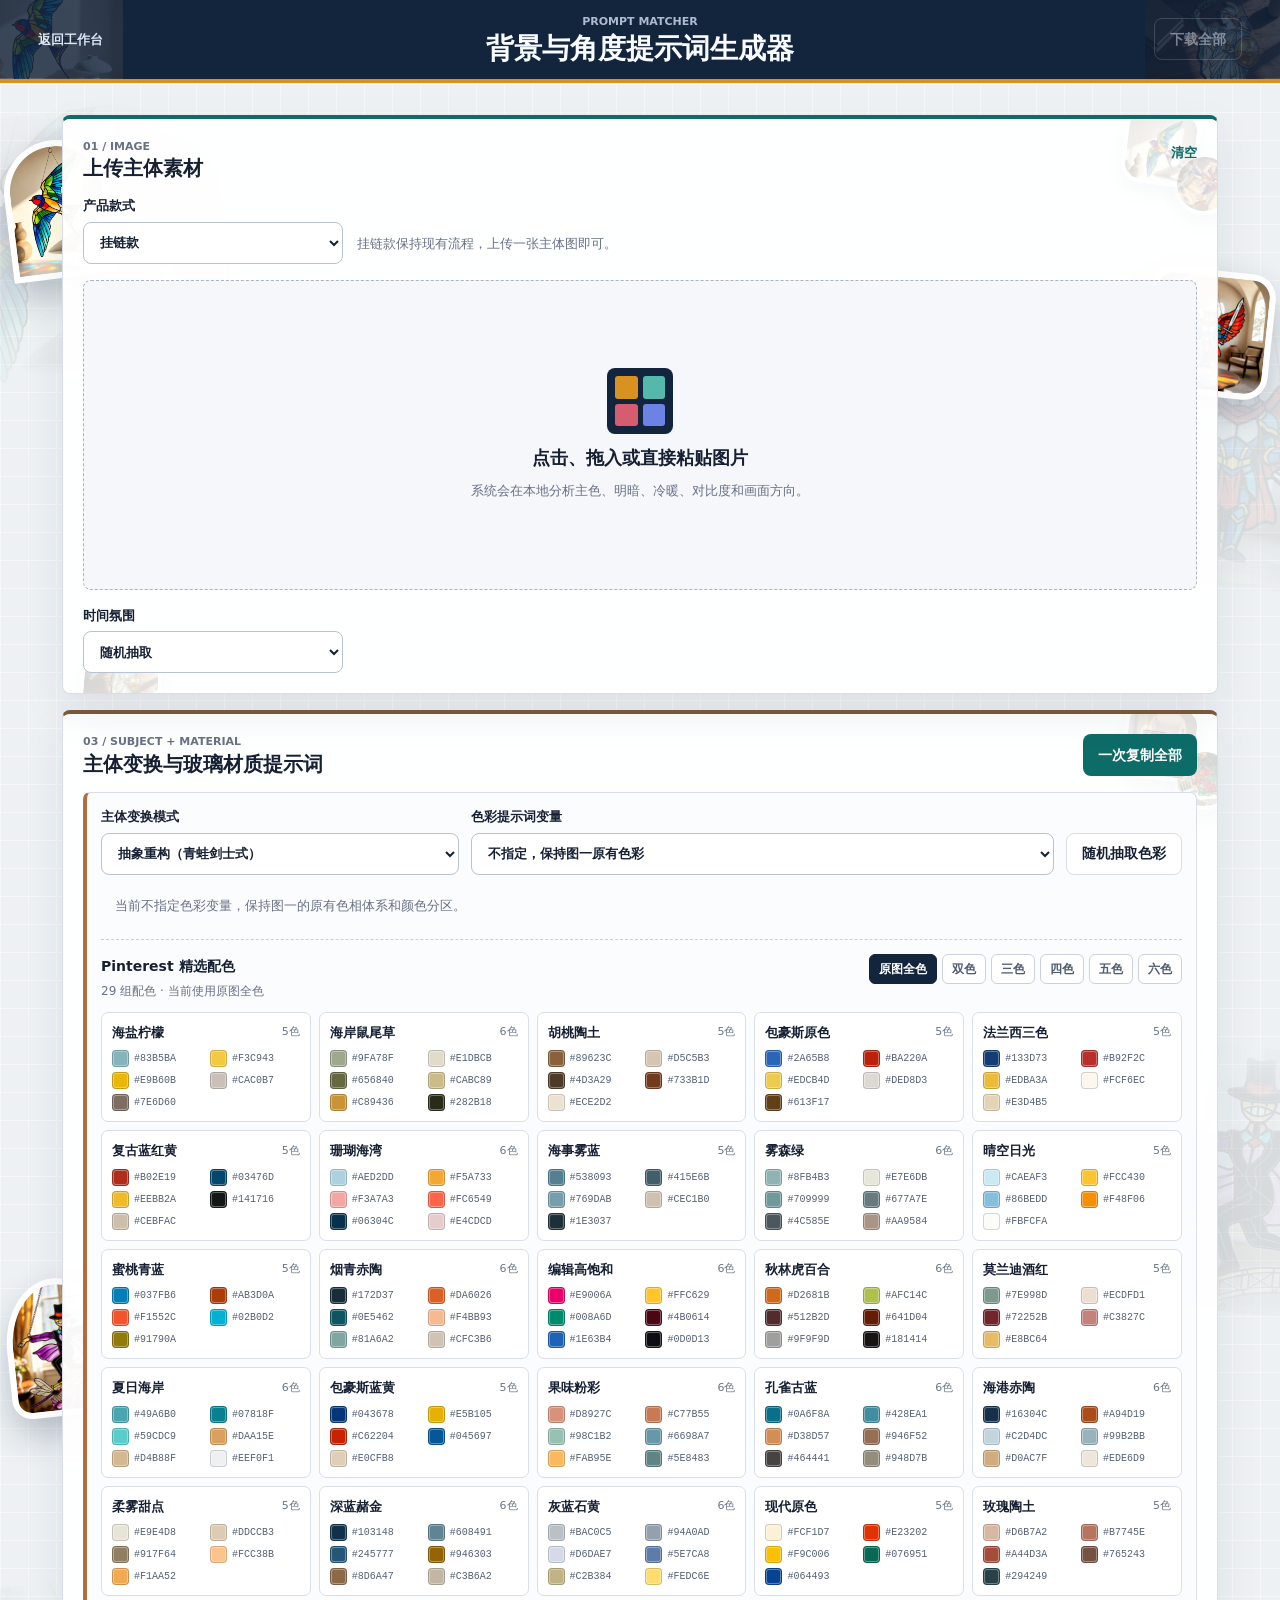
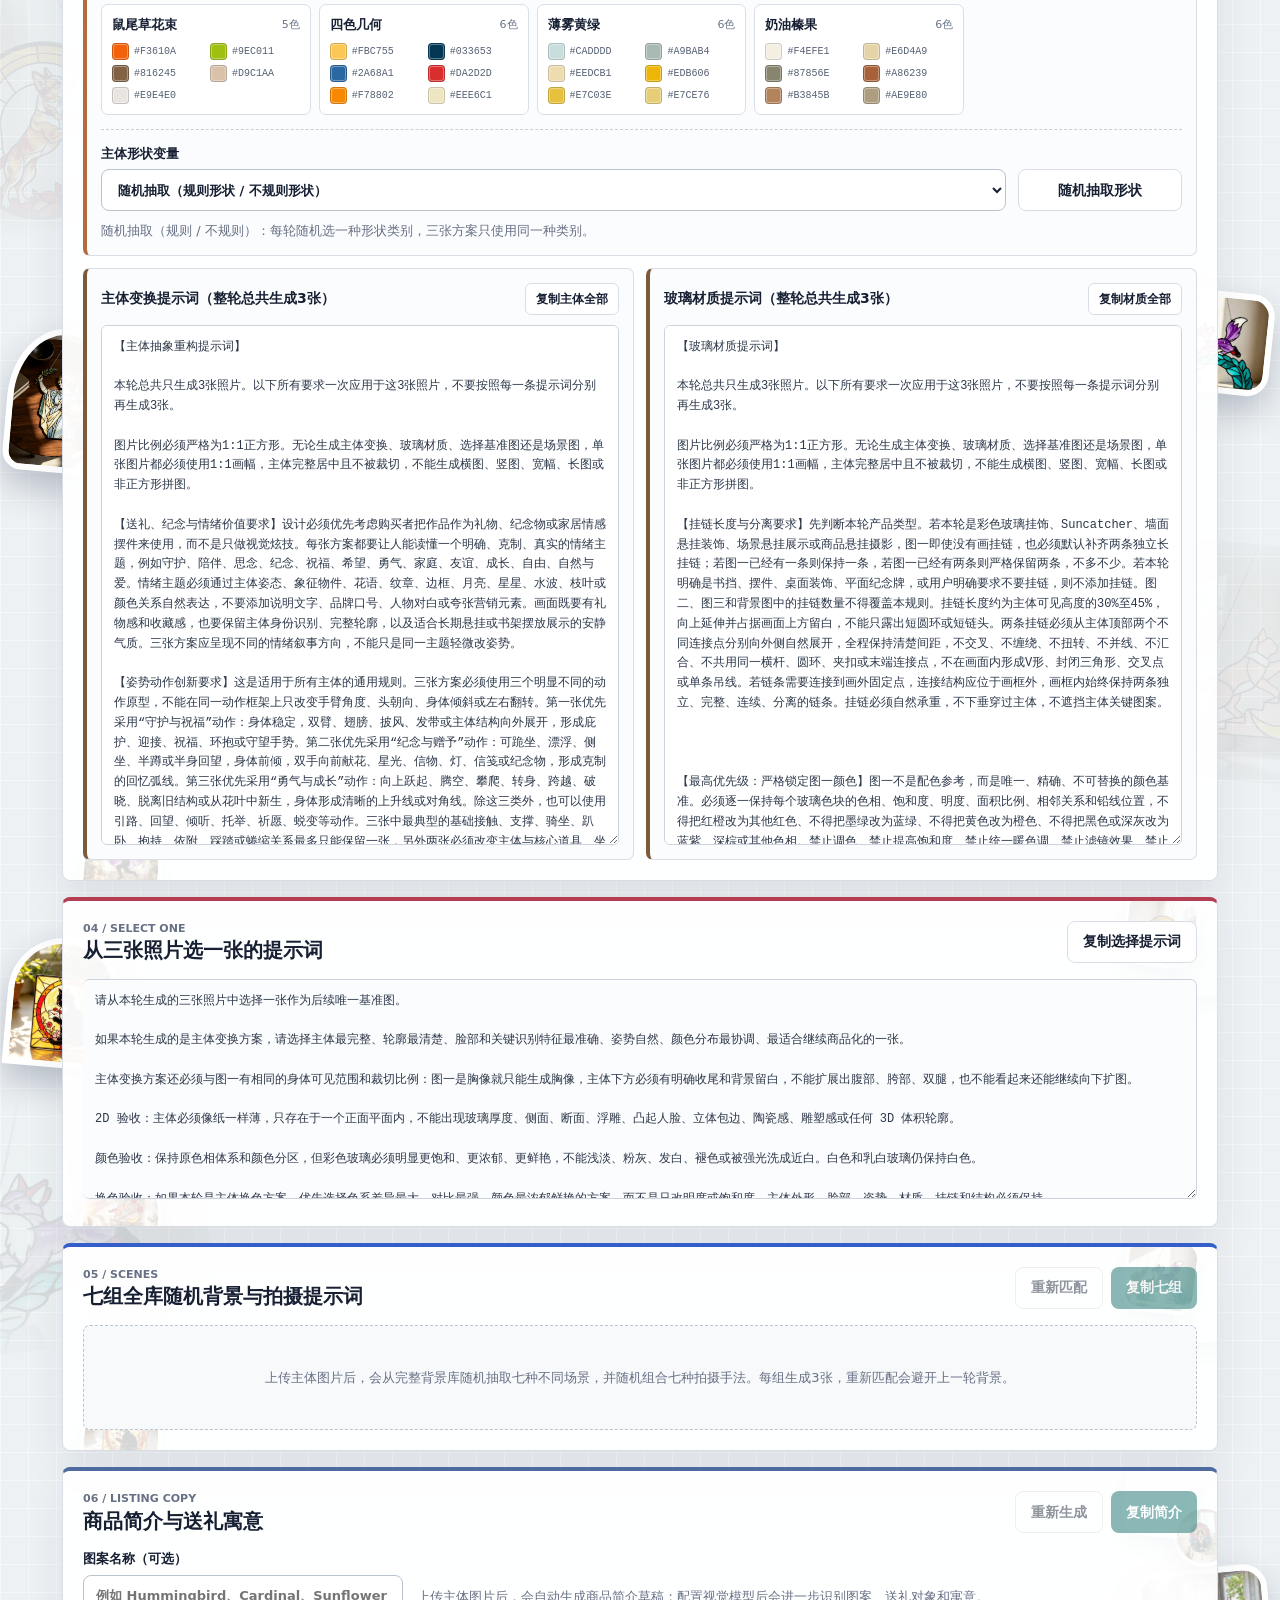
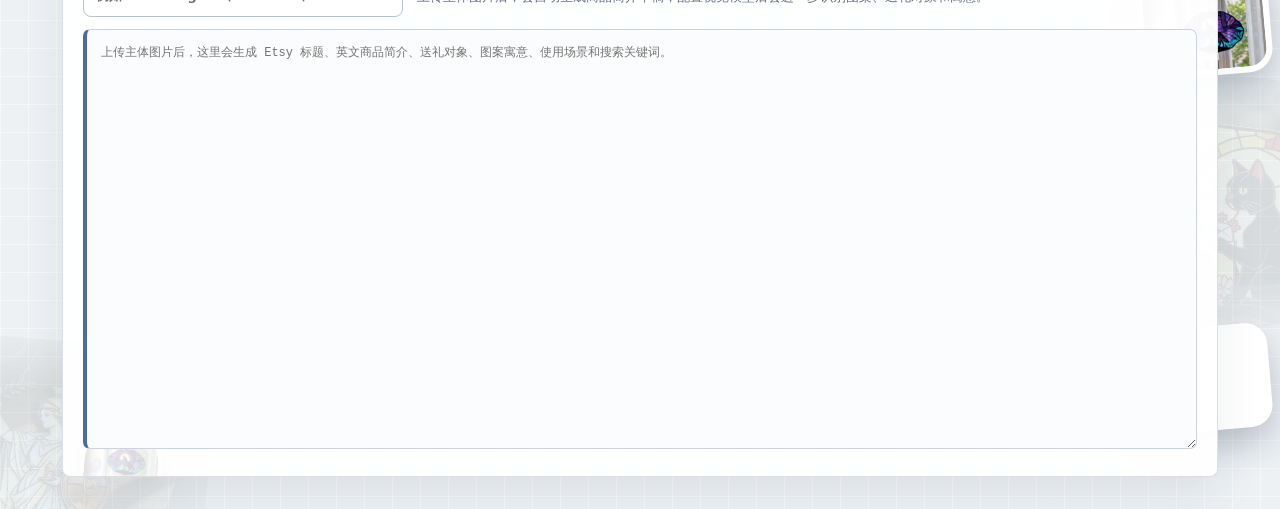
==== commit a33a79a8: "Add files via upload" ====
--- a/prompt-generator.html
+++ b/prompt-generator.html
@@ -8,32 +8,32 @@
       content="上传一张主体图，自动分析色彩、明暗和画面方向，从完整背景库随机抽取七组背景与角度提示词。"
     />
     <title>背景与角度提示词生成器</title>
-    <link rel="stylesheet" href="/prompt-generator.css?v=20260917-bookend-18" />
+    <link rel="stylesheet" href="./prompt-generator.css?v=20260917-bookend-18" />
   </head>
   <body>
     <div class="portfolio-atmosphere" aria-hidden="true">
-      <img class="portfolio-art portfolio-art-hummingbird" src="/portfolio-bg/hummingbird-web.jpg" alt="" decoding="async" />
-      <img class="portfolio-art portfolio-art-eagle" src="/portfolio-bg/eagle-guardian-web.jpg" alt="" decoding="async" />
-      <img class="portfolio-art portfolio-art-athena" src="/portfolio-bg/athena-web.jpg" alt="" decoding="async" />
-      <img class="portfolio-art portfolio-art-abstract" src="/portfolio-bg/abstract-bird-web.jpg" alt="" decoding="async" />
-      <img class="portfolio-art portfolio-art-green" src="/portfolio-bg/green-bird-web.jpg" alt="" decoding="async" />
-      <img class="portfolio-art portfolio-art-day2-witch" src="/portfolio-subjects/day2-9-web.jpg" alt="" decoding="async" />
-      <img class="portfolio-art portfolio-art-day2-dog" src="/portfolio-subjects/day2-10-web.jpg" alt="" decoding="async" />
-      <img class="portfolio-art portfolio-art-day2-cats" src="/portfolio-subjects/day2-12-web.jpg" alt="" decoding="async" />
-      <img class="portfolio-art portfolio-art-day2-fox" src="/portfolio-subjects/day2-13-web.jpg" alt="" decoding="async" />
-      <img class="portfolio-art portfolio-art-day2-blackcat" src="/portfolio-subjects/day2-15-web.jpg" alt="" decoding="async" />
-      <img class="portfolio-art portfolio-art-day2-mooncat" src="/portfolio-subjects/day2-18-web.jpg" alt="" decoding="async" />
-      <img class="portfolio-sticker sticker-sticker-hummingbird" src="/portfolio-bg/hummingbird-web.jpg" alt="" decoding="async" />
-      <img class="portfolio-sticker sticker-sticker-eagle" src="/portfolio-bg/eagle-guardian-web.jpg" alt="" decoding="async" />
-      <img class="portfolio-sticker sticker-sticker-athena" src="/portfolio-bg/athena-web.jpg" alt="" decoding="async" />
-      <img class="portfolio-sticker sticker-sticker-red" src="/portfolio-bg/red-abstract-web.jpg" alt="" decoding="async" />
-      <img class="portfolio-sticker sticker-sticker-day2-witch" src="/portfolio-subjects/day2-9-web.jpg" alt="" decoding="async" />
-      <img class="portfolio-sticker sticker-sticker-day2-fox" src="/portfolio-subjects/day2-13-web.jpg" alt="" decoding="async" />
-      <img class="portfolio-sticker sticker-sticker-day2-blackcat" src="/portfolio-subjects/day2-15-web.jpg" alt="" decoding="async" />
-      <img class="portfolio-sticker sticker-sticker-day2-mooncat" src="/portfolio-subjects/day2-18-web.jpg" alt="" decoding="async" />
+      <img class="portfolio-art portfolio-art-hummingbird" src="./portfolio-bg/hummingbird-web.jpg" alt="" decoding="async" />
+      <img class="portfolio-art portfolio-art-eagle" src="./portfolio-bg/eagle-guardian-web.jpg" alt="" decoding="async" />
+      <img class="portfolio-art portfolio-art-athena" src="./portfolio-bg/athena-web.jpg" alt="" decoding="async" />
+      <img class="portfolio-art portfolio-art-abstract" src="./portfolio-bg/abstract-bird-web.jpg" alt="" decoding="async" />
+      <img class="portfolio-art portfolio-art-green" src="./portfolio-bg/green-bird-web.jpg" alt="" decoding="async" />
+      <img class="portfolio-art portfolio-art-day2-witch" src="./portfolio-subjects/day2-9-web.jpg" alt="" decoding="async" />
+      <img class="portfolio-art portfolio-art-day2-dog" src="./portfolio-subjects/day2-10-web.jpg" alt="" decoding="async" />
+      <img class="portfolio-art portfolio-art-day2-cats" src="./portfolio-subjects/day2-12-web.jpg" alt="" decoding="async" />
+      <img class="portfolio-art portfolio-art-day2-fox" src="./portfolio-subjects/day2-13-web.jpg" alt="" decoding="async" />
+      <img class="portfolio-art portfolio-art-day2-blackcat" src="./portfolio-subjects/day2-15-web.jpg" alt="" decoding="async" />
+      <img class="portfolio-art portfolio-art-day2-mooncat" src="./portfolio-subjects/day2-18-web.jpg" alt="" decoding="async" />
+      <img class="portfolio-sticker sticker-sticker-hummingbird" src="./portfolio-bg/hummingbird-web.jpg" alt="" decoding="async" />
+      <img class="portfolio-sticker sticker-sticker-eagle" src="./portfolio-bg/eagle-guardian-web.jpg" alt="" decoding="async" />
+      <img class="portfolio-sticker sticker-sticker-athena" src="./portfolio-bg/athena-web.jpg" alt="" decoding="async" />
+      <img class="portfolio-sticker sticker-sticker-red" src="./portfolio-bg/red-abstract-web.jpg" alt="" decoding="async" />
+      <img class="portfolio-sticker sticker-sticker-day2-witch" src="./portfolio-subjects/day2-9-web.jpg" alt="" decoding="async" />
+      <img class="portfolio-sticker sticker-sticker-day2-fox" src="./portfolio-subjects/day2-13-web.jpg" alt="" decoding="async" />
+      <img class="portfolio-sticker sticker-sticker-day2-blackcat" src="./portfolio-subjects/day2-15-web.jpg" alt="" decoding="async" />
+      <img class="portfolio-sticker sticker-sticker-day2-mooncat" src="./portfolio-subjects/day2-18-web.jpg" alt="" decoding="async" />
     </div>
     <header class="topbar">
-      <a class="back-link" href="/">返回工作台</a>
+      <a class="back-link" href="./">返回工作台</a>
       <div class="heading">
         <p>PROMPT MATCHER</p>
         <h1>背景与角度提示词生成器</h1>
@@ -368,6 +368,6 @@
     </main>
 
     <div class="toast" id="toast" role="status" aria-live="polite"></div>
-    <script src="/prompt-generator.js?v=20260917-bookend-18"></script>
+    <script src="./prompt-generator.js?v=20260917-bookend-18"></script>
   </body>
 </html>
--- a/prompt-generator.css
+++ b/prompt-generator.css
@@ -265,8 +265,8 @@
   background-color: var(--navy);
   background-image:
     linear-gradient(rgba(19, 36, 61, 0.84), rgba(19, 36, 61, 0.84)),
-    url("/portfolio-bg/hummingbird-web.jpg"),
-    url("/portfolio-bg/athena-web.jpg");
+    url("./portfolio-bg/hummingbird-web.jpg"),
+    url("./portfolio-bg/athena-web.jpg");
   background-repeat: no-repeat;
   background-position:
     center,
